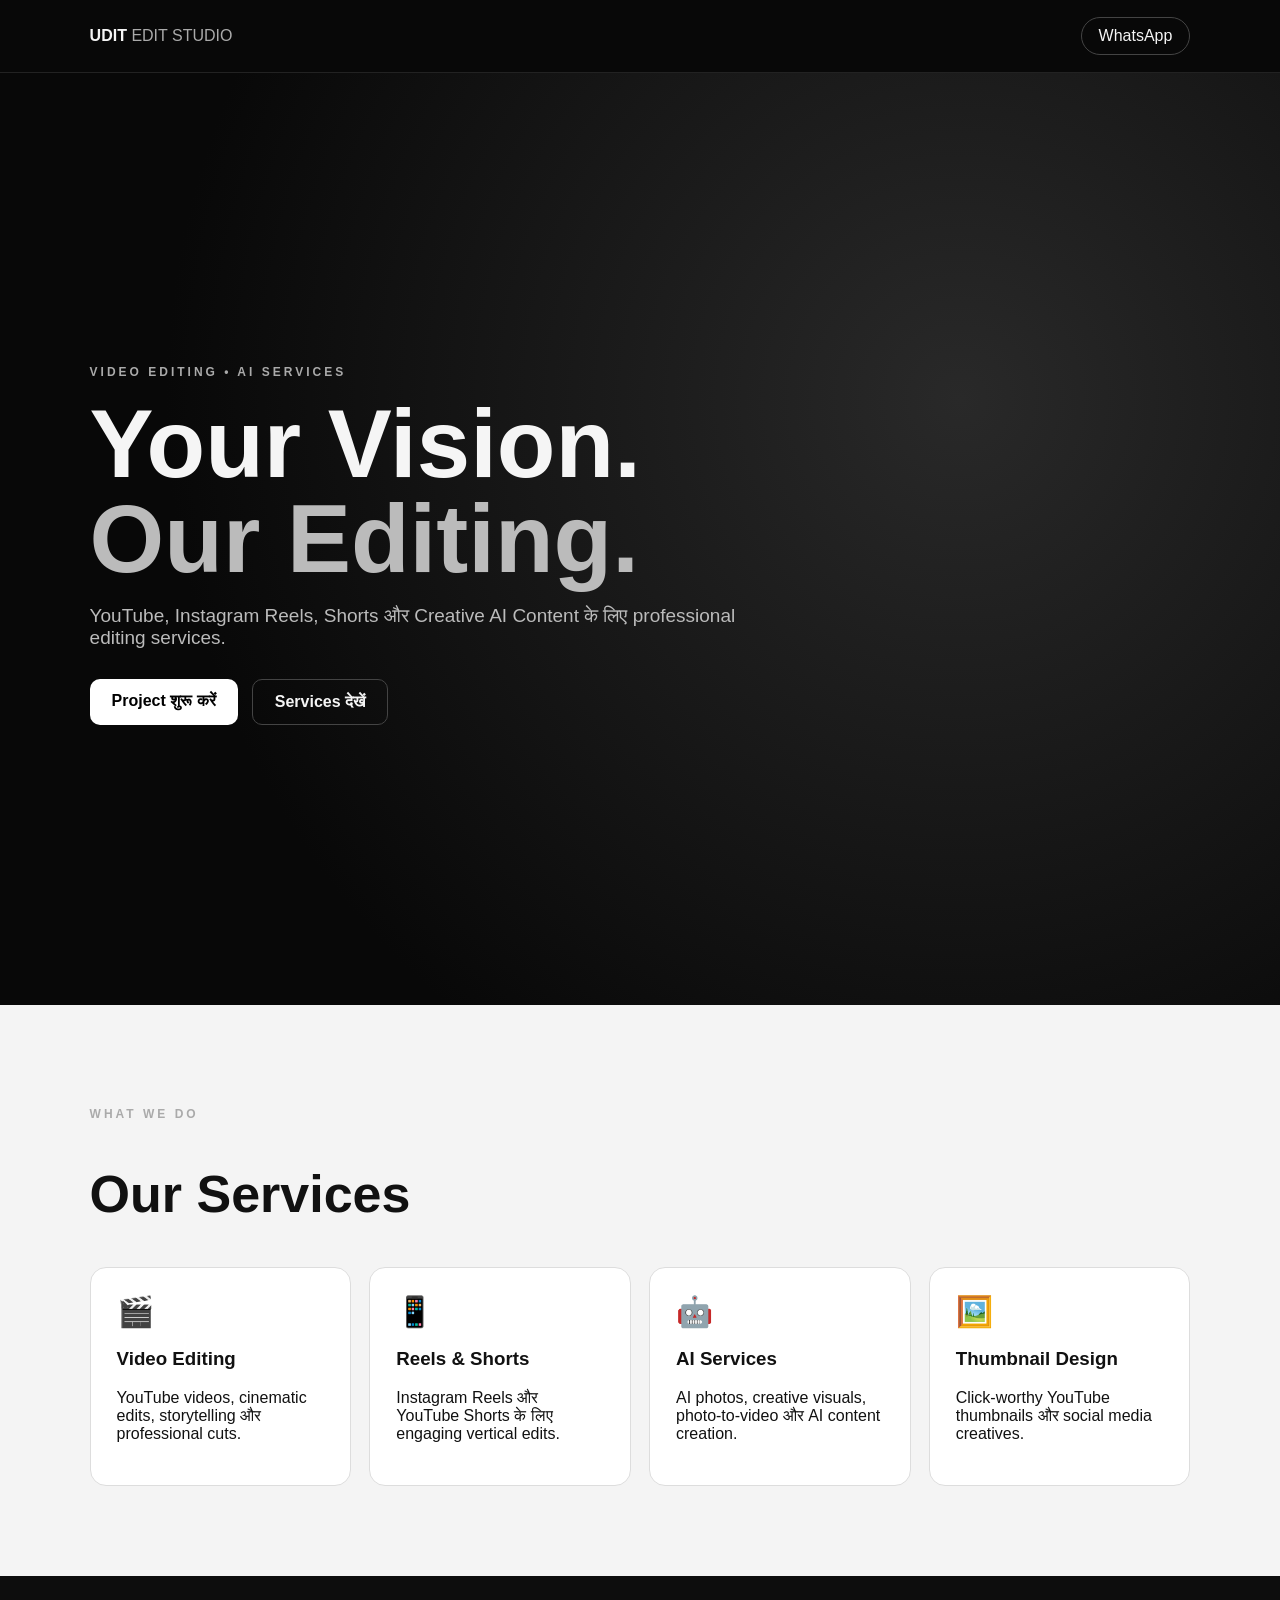
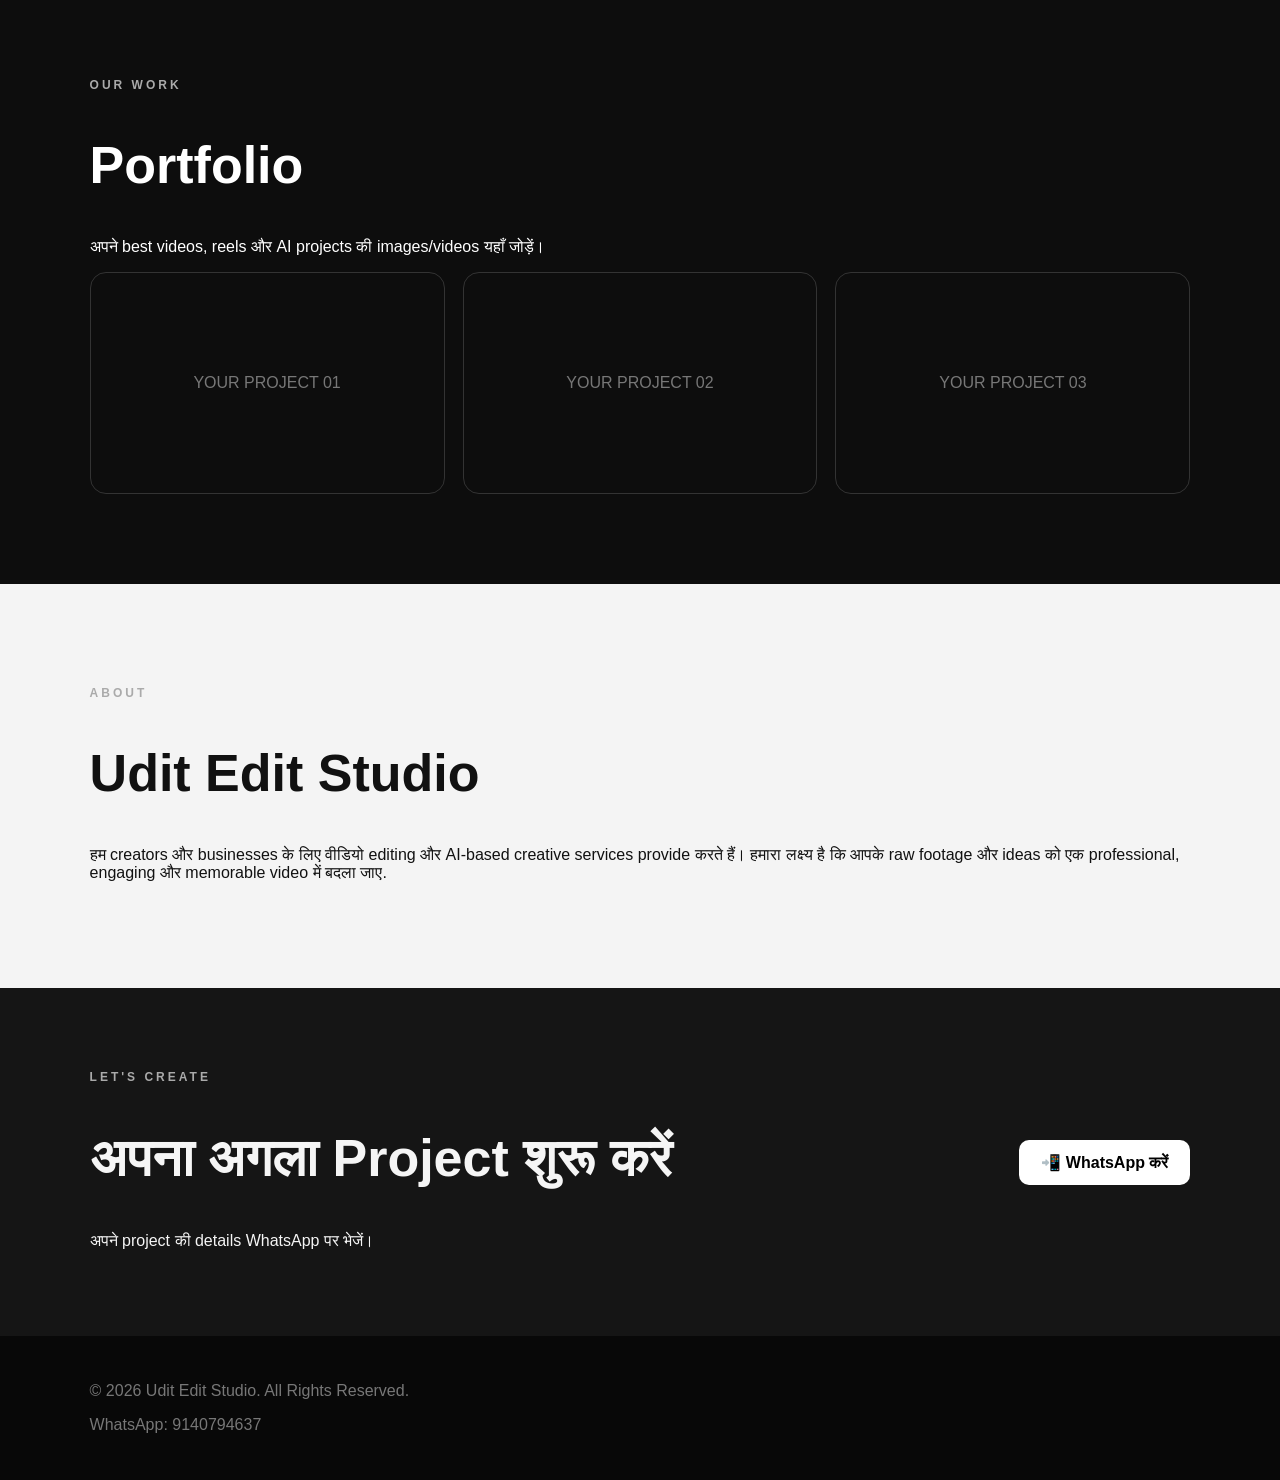
==== index.html @ bb7c3039 "Add files via upload" ====
<!DOCTYPE html>
<html lang="hi">
<head>
  <meta charset="UTF-8">
  <meta name="viewport" content="width=device-width, initial-scale=1.0">
  <title>Udit Edit Studio | Video Editing & AI Services</title>
  <meta name="description" content="Udit Edit Studio - Professional Video Editing and AI Services.">
  <link rel="stylesheet" href="styles.css">
</head>
<body>
  <header>
    <nav class="nav">
      <a class="logo" href="#home">UDIT <span>EDIT STUDIO</span></a>
      <a class="nav-btn" href="https://wa.me/919140794637?text=Hello%20Udit%20Edit%20Studio%2C%20mujhe%20editing%20service%20chahiye.">WhatsApp</a>
    </nav>
  </header>

  <main>
    <section class="hero" id="home">
      <div class="hero-content">
        <p class="tag">VIDEO EDITING • AI SERVICES</p>
        <h1>Your Vision.<br><span>Our Editing.</span></h1>
        <p class="lead">YouTube, Instagram Reels, Shorts और Creative AI Content के लिए professional editing services.</p>
        <div class="actions">
          <a class="btn primary" href="https://wa.me/919140794637?text=Hello%20Udit%20Edit%20Studio%2C%20mujhe%20editing%20service%20chahiye.">Project शुरू करें</a>
          <a class="btn secondary" href="#services">Services देखें</a>
        </div>
      </div>
    </section>

    <section class="section" id="services">
      <p class="eyebrow">WHAT WE DO</p>
      <h2>Our Services</h2>
      <div class="cards">
        <article class="card"><div class="icon">🎬</div><h3>Video Editing</h3><p>YouTube videos, cinematic edits, storytelling और professional cuts.</p></article>
        <article class="card"><div class="icon">📱</div><h3>Reels & Shorts</h3><p>Instagram Reels और YouTube Shorts के लिए engaging vertical edits.</p></article>
        <article class="card"><div class="icon">🤖</div><h3>AI Services</h3><p>AI photos, creative visuals, photo-to-video और AI content creation.</p></article>
        <article class="card"><div class="icon">🖼️</div><h3>Thumbnail Design</h3><p>Click-worthy YouTube thumbnails और social media creatives.</p></article>
      </div>
    </section>

    <section class="section dark" id="portfolio">
      <p class="eyebrow">OUR WORK</p>
      <h2>Portfolio</h2>
      <p class="muted">अपने best videos, reels और AI projects की images/videos यहाँ जोड़ें।</p>
      <div class="portfolio-grid">
        <div class="portfolio-item">YOUR PROJECT 01</div>
        <div class="portfolio-item">YOUR PROJECT 02</div>
        <div class="portfolio-item">YOUR PROJECT 03</div>
      </div>
    </section>

    <section class="section" id="about">
      <p class="eyebrow">ABOUT</p>
      <h2>Udit Edit Studio</h2>
      <p class="about-text">हम creators और businesses के लिए वीडियो editing और AI-based creative services provide करते हैं। हमारा लक्ष्य है कि आपके raw footage और ideas को एक professional, engaging और memorable video में बदला जाए.</p>
    </section>

    <section class="contact" id="contact">
      <div>
        <p class="eyebrow">LET'S CREATE</p>
        <h2>अपना अगला Project शुरू करें</h2>
        <p>अपने project की details WhatsApp पर भेजें।</p>
      </div>
      <a class="btn primary" href="https://wa.me/919140794637?text=Hello%20Udit%20Edit%20Studio%2C%20main%20apna%20project%20discuss%20karna%20chahta%20hoon.">📲 WhatsApp करें</a>
    </section>
  </main>

  <footer>
    <p>© 2026 Udit Edit Studio. All Rights Reserved.</p>
    <p>WhatsApp: 9140794637</p>
  </footer>

  <script src="script.js"></script>
</body>
</html>
---- styles.css ----
body{font-family:Arial,sans-serif;background:#080808;color:#f5f5f5;margin:0}a{text-decoration:none;color:inherit}.nav{height:72px;display:flex;align-items:center;justify-content:space-between;padding:0 7%;border-bottom:1px solid #222}.logo{font-weight:900}.logo span{font-weight:400;color:#aaa}.nav-btn{padding:9px 17px;border:1px solid #444;border-radius:30px}.hero{min-height:88vh;display:flex;align-items:center;padding:70px 7%;background:radial-gradient(circle at 75% 35%,#292929,#080808 70%)}.tag,.eyebrow{font-size:12px;letter-spacing:3px;color:#aaa;font-weight:700}h1{font-size:clamp(48px,9vw,96px);line-height:.98;margin:18px 0}.hero h1 span{color:#bbb}.lead{font-size:19px;color:#bbb;max-width:650px}.actions{display:flex;gap:14px;flex-wrap:wrap;margin-top:30px}.btn{display:inline-block;padding:13px 22px;border-radius:10px;font-weight:700}.primary{background:#fff;color:#000}.secondary{border:1px solid #444}.section{padding:90px 7%;background:#f4f4f4;color:#111}.section.dark{background:#0d0d0d;color:#fff}h2{font-size:clamp(32px,5vw,52px)}.cards{display:grid;grid-template-columns:repeat(4,1fr);gap:18px}.card{padding:26px;border:1px solid #ddd;border-radius:16px;background:#fff}.icon{font-size:30px}.portfolio-grid{display:grid;grid-template-columns:repeat(3,1fr);gap:18px}.portfolio-item{height:220px;border:1px solid #333;border-radius:16px;display:grid;place-items:center;color:#777}.contact{padding:70px 7%;display:flex;align-items:center;justify-content:space-between;background:#151515}footer{padding:30px 7%;color:#777}@media(max-width:800px){.cards{grid-template-columns:1fr 1fr}.portfolio-grid{grid-template-columns:1fr}.contact{flex-direction:column;align-items:flex-start}}@media(max-width:520px){.cards{grid-template-columns:1fr}}
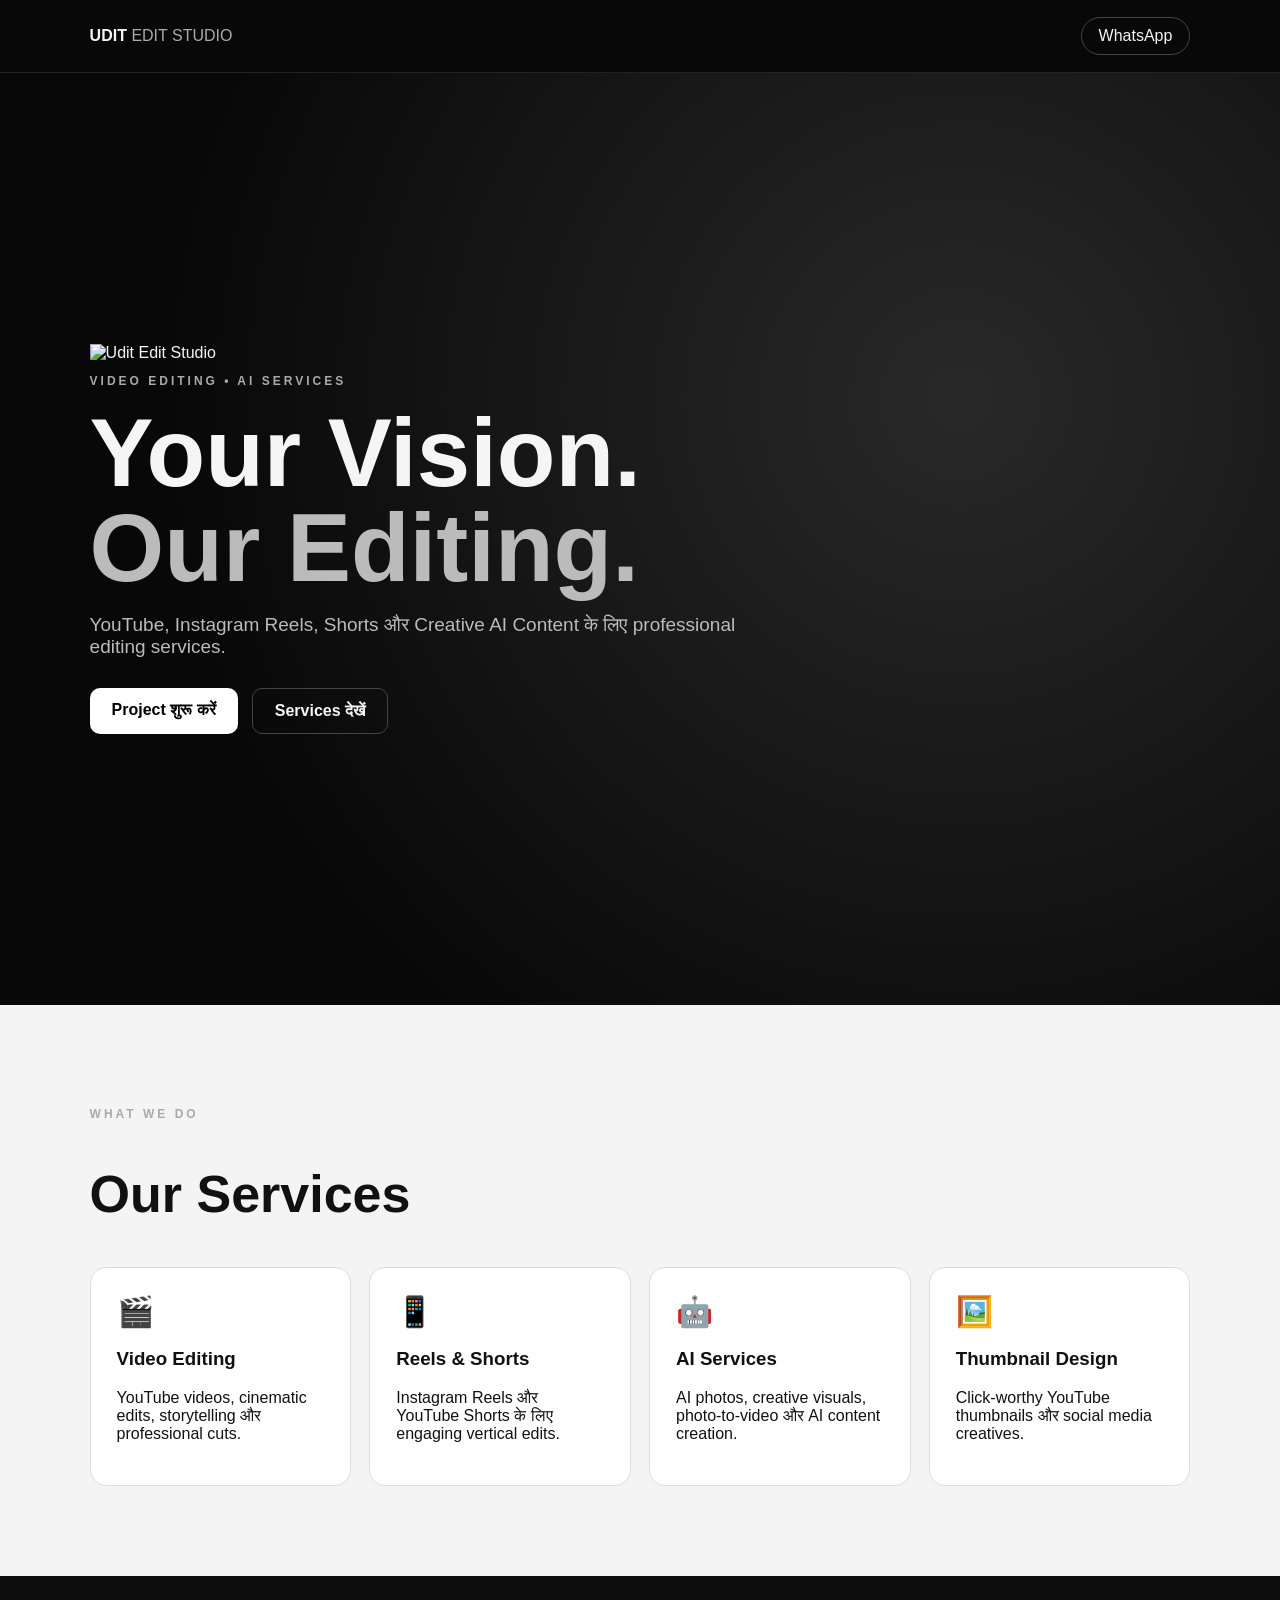
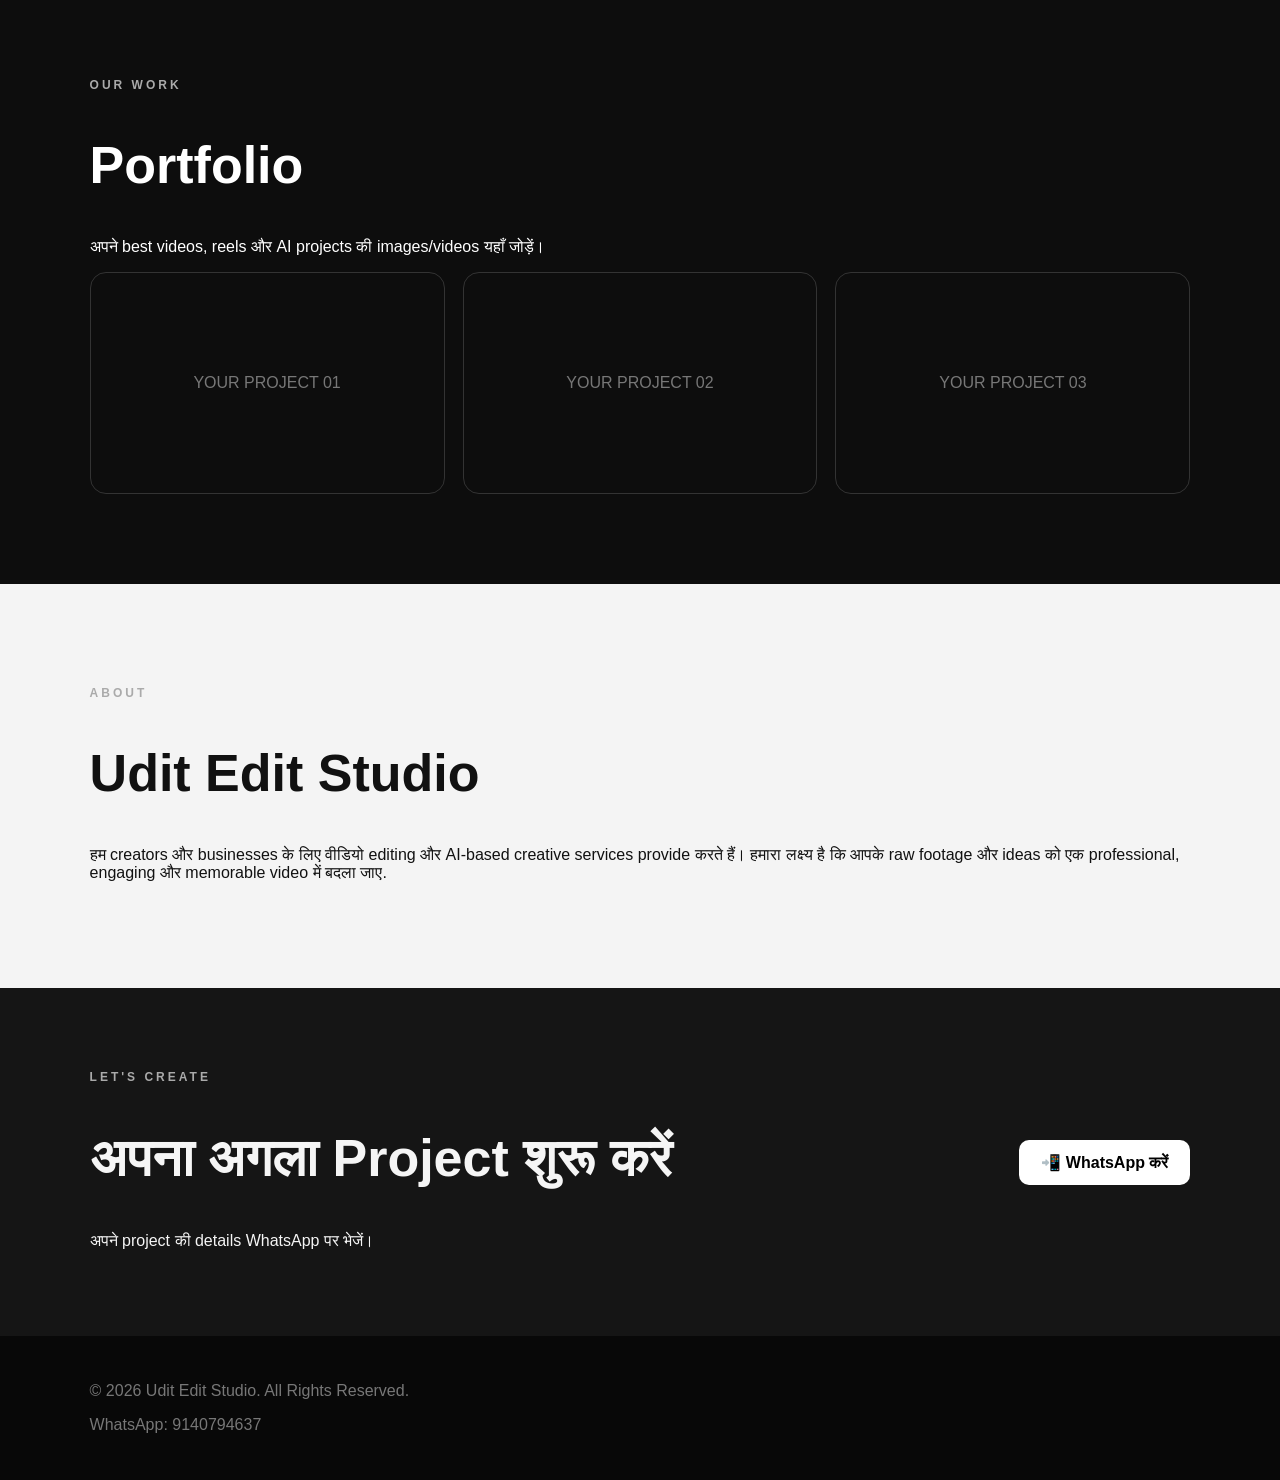
==== commit c9fcaaeb: "Add profile image to hero section in index.html" ====
--- a/index.html
+++ b/index.html
@@ -18,6 +18,7 @@
   <main>
     <section class="hero" id="home">
       <div class="hero-content">
+        <img src="images/profile.jpg" alt="Udit Edit Studio" class="hero-image">
         <p class="tag">VIDEO EDITING • AI SERVICES</p>
         <h1>Your Vision.<br><span>Our Editing.</span></h1>
         <p class="lead">YouTube, Instagram Reels, Shorts और Creative AI Content के लिए professional editing services.</p>
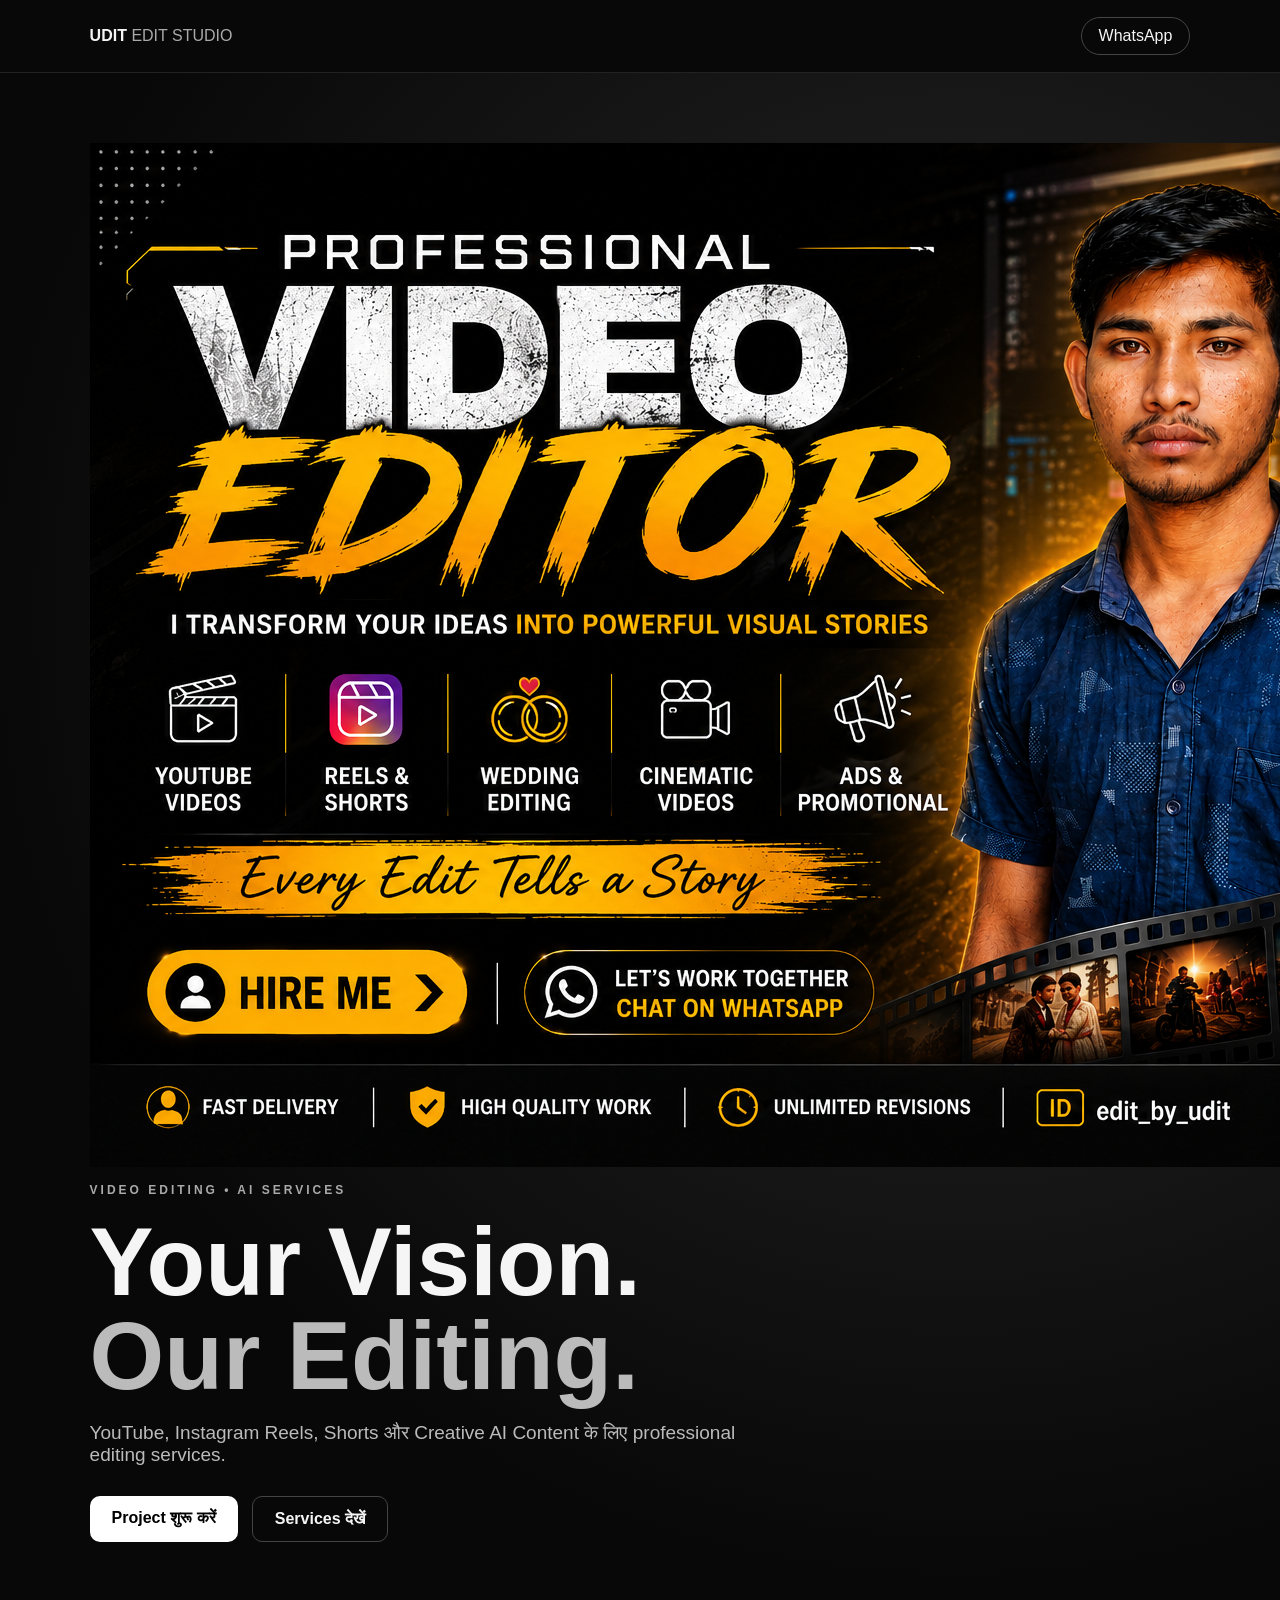
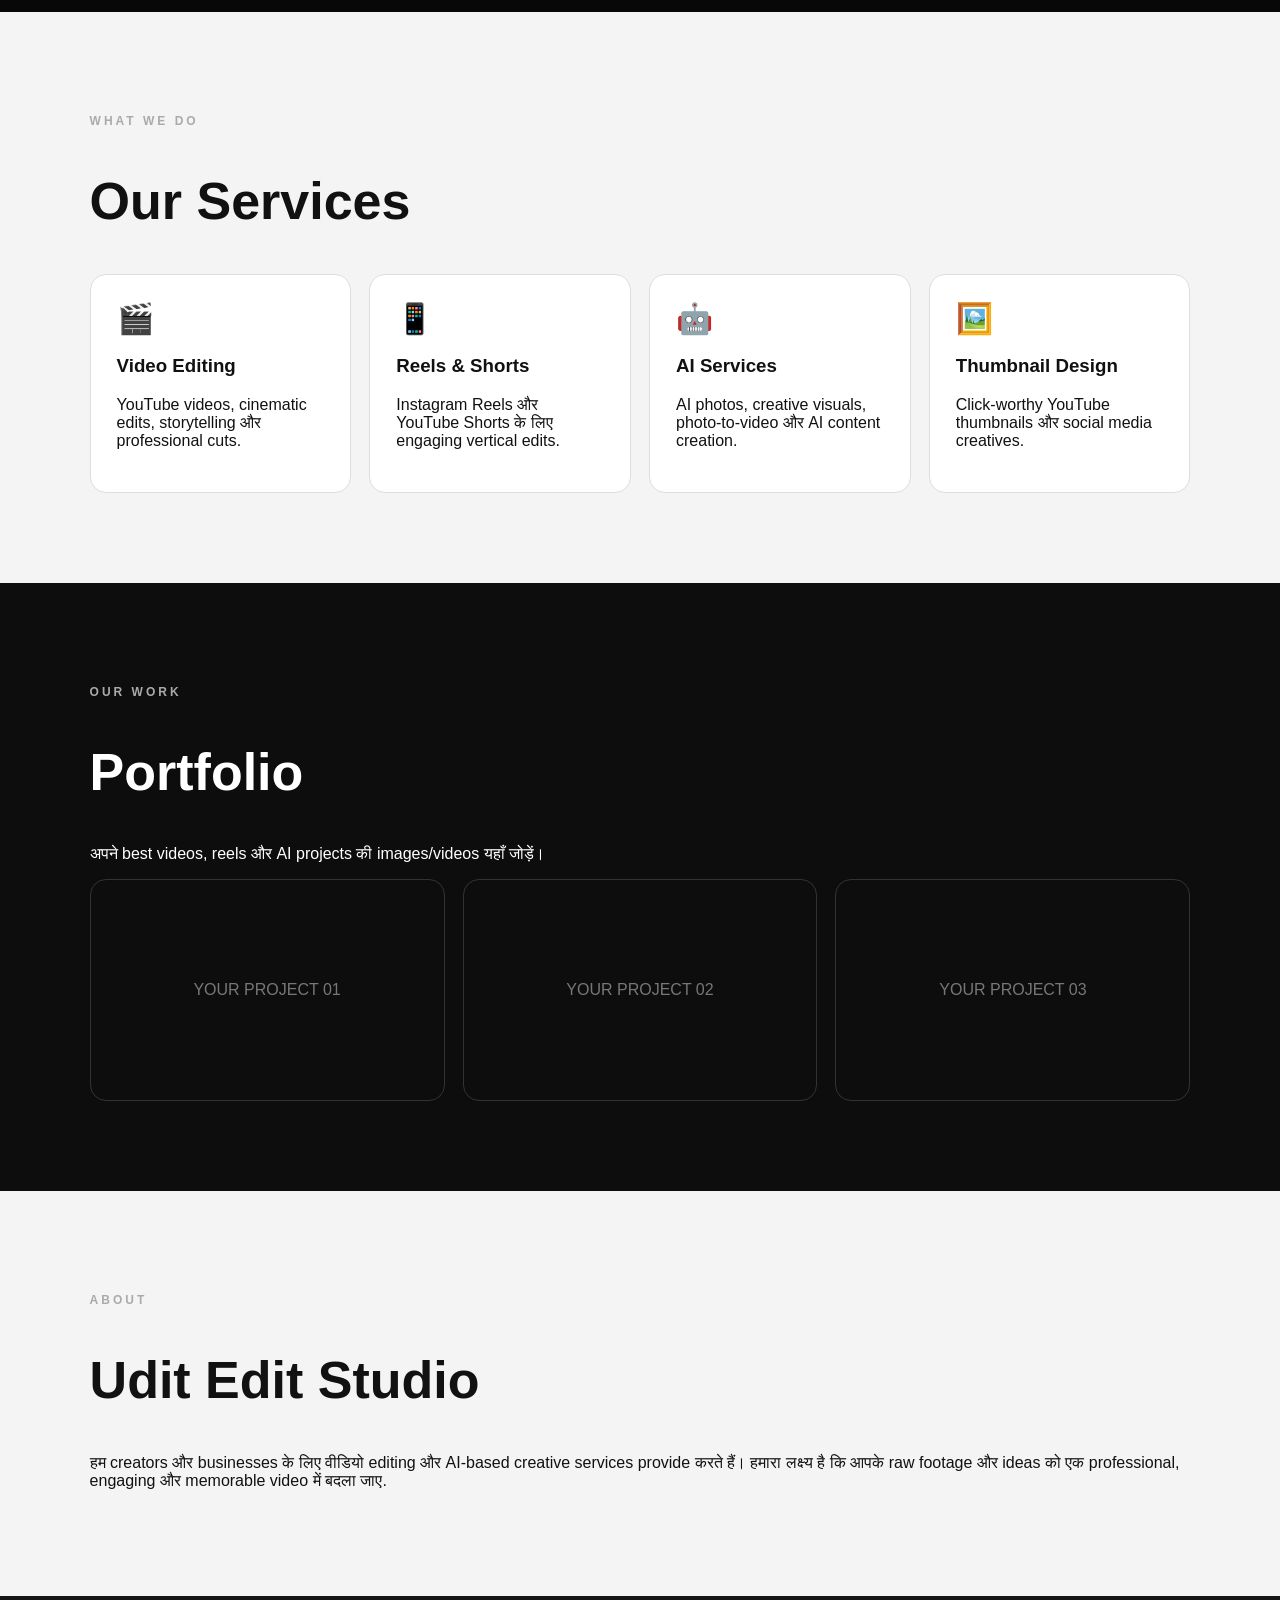
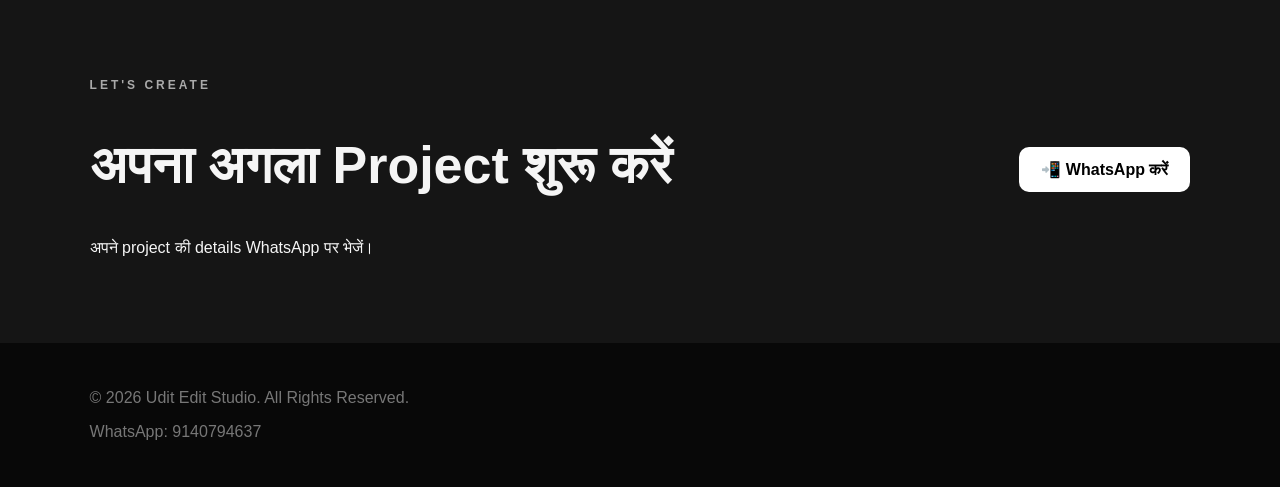
==== commit 6f5c0615: "Update hero image source in index.html" ====
--- a/index.html
+++ b/index.html
@@ -18,7 +18,7 @@
   <main>
     <section class="hero" id="home">
       <div class="hero-content">
-        <img src="images/profile.jpg" alt="Udit Edit Studio" class="hero-image">
+        <img src=file_000000006f208207bdd5a14f9b9e0950.png alt="Udit Edit Studio" class="hero-image">
         <p class="tag">VIDEO EDITING • AI SERVICES</p>
         <h1>Your Vision.<br><span>Our Editing.</span></h1>
         <p class="lead">YouTube, Instagram Reels, Shorts और Creative AI Content के लिए professional editing services.</p>
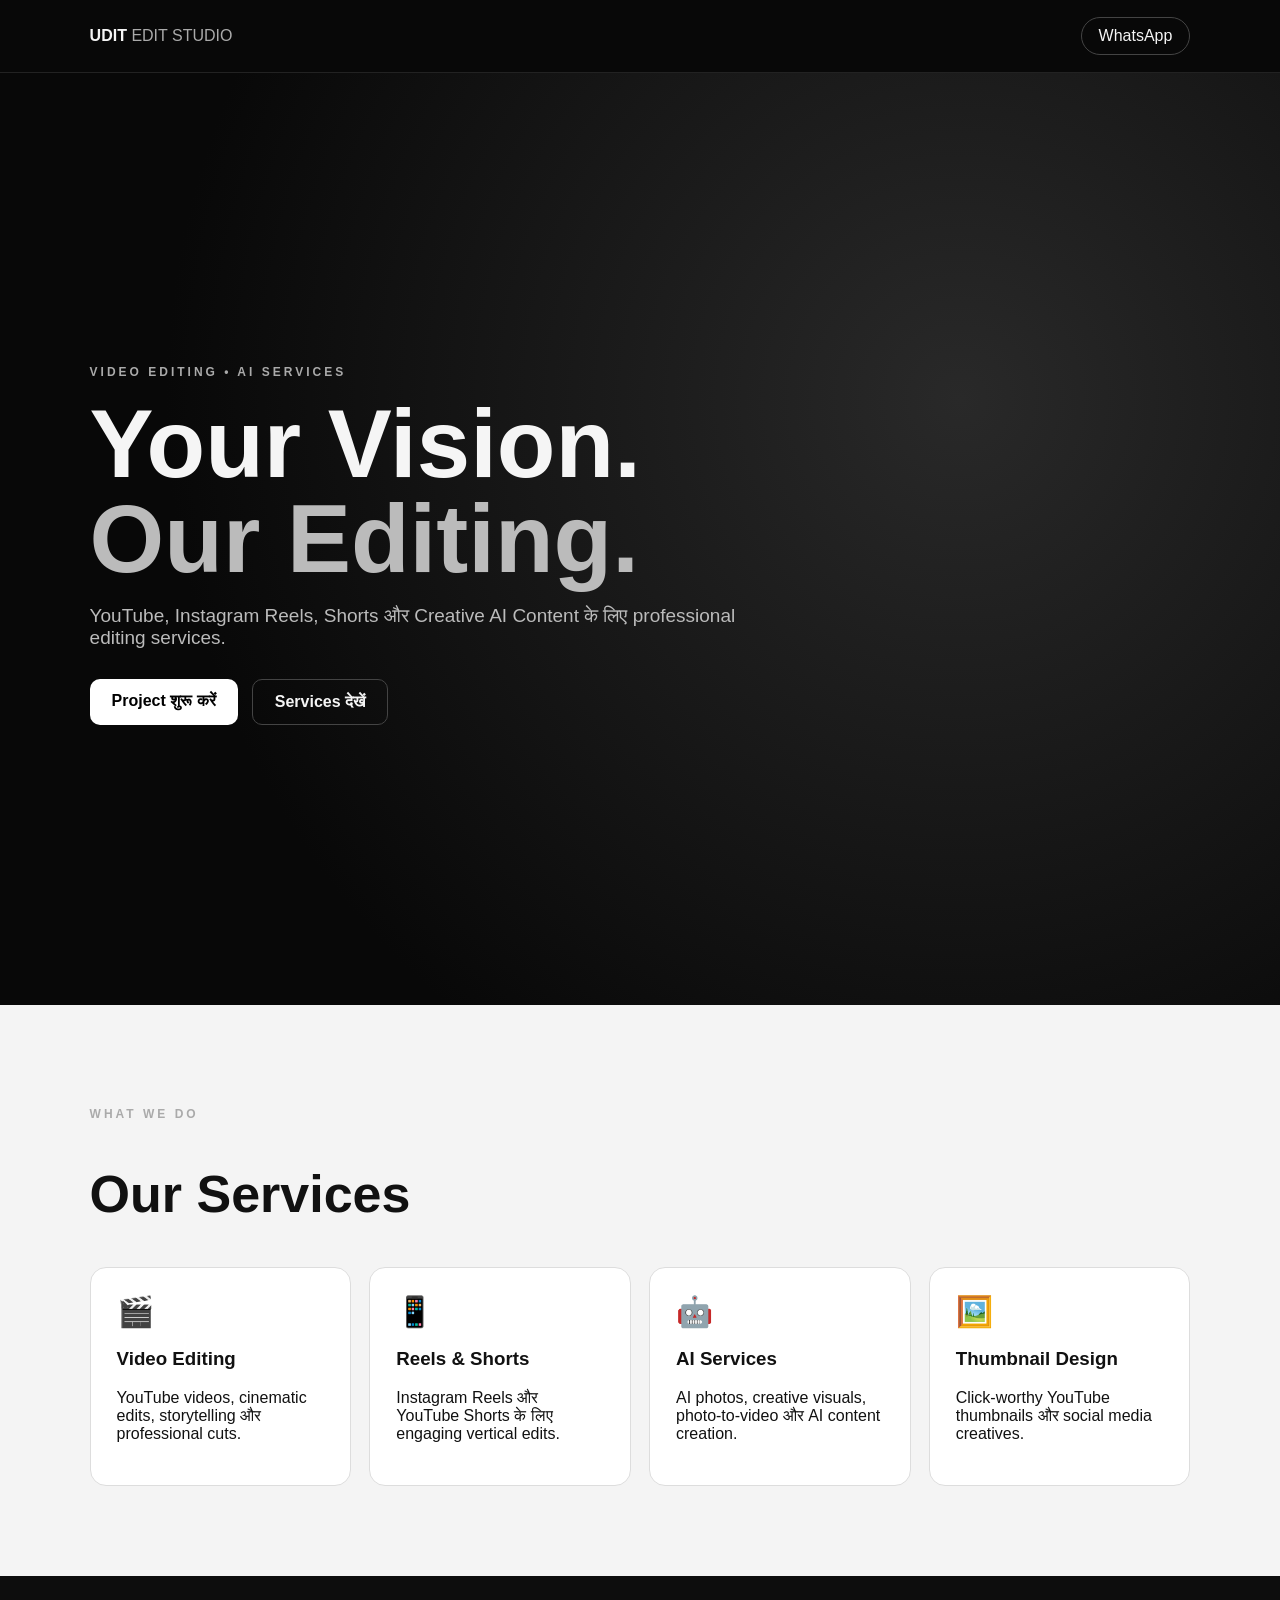
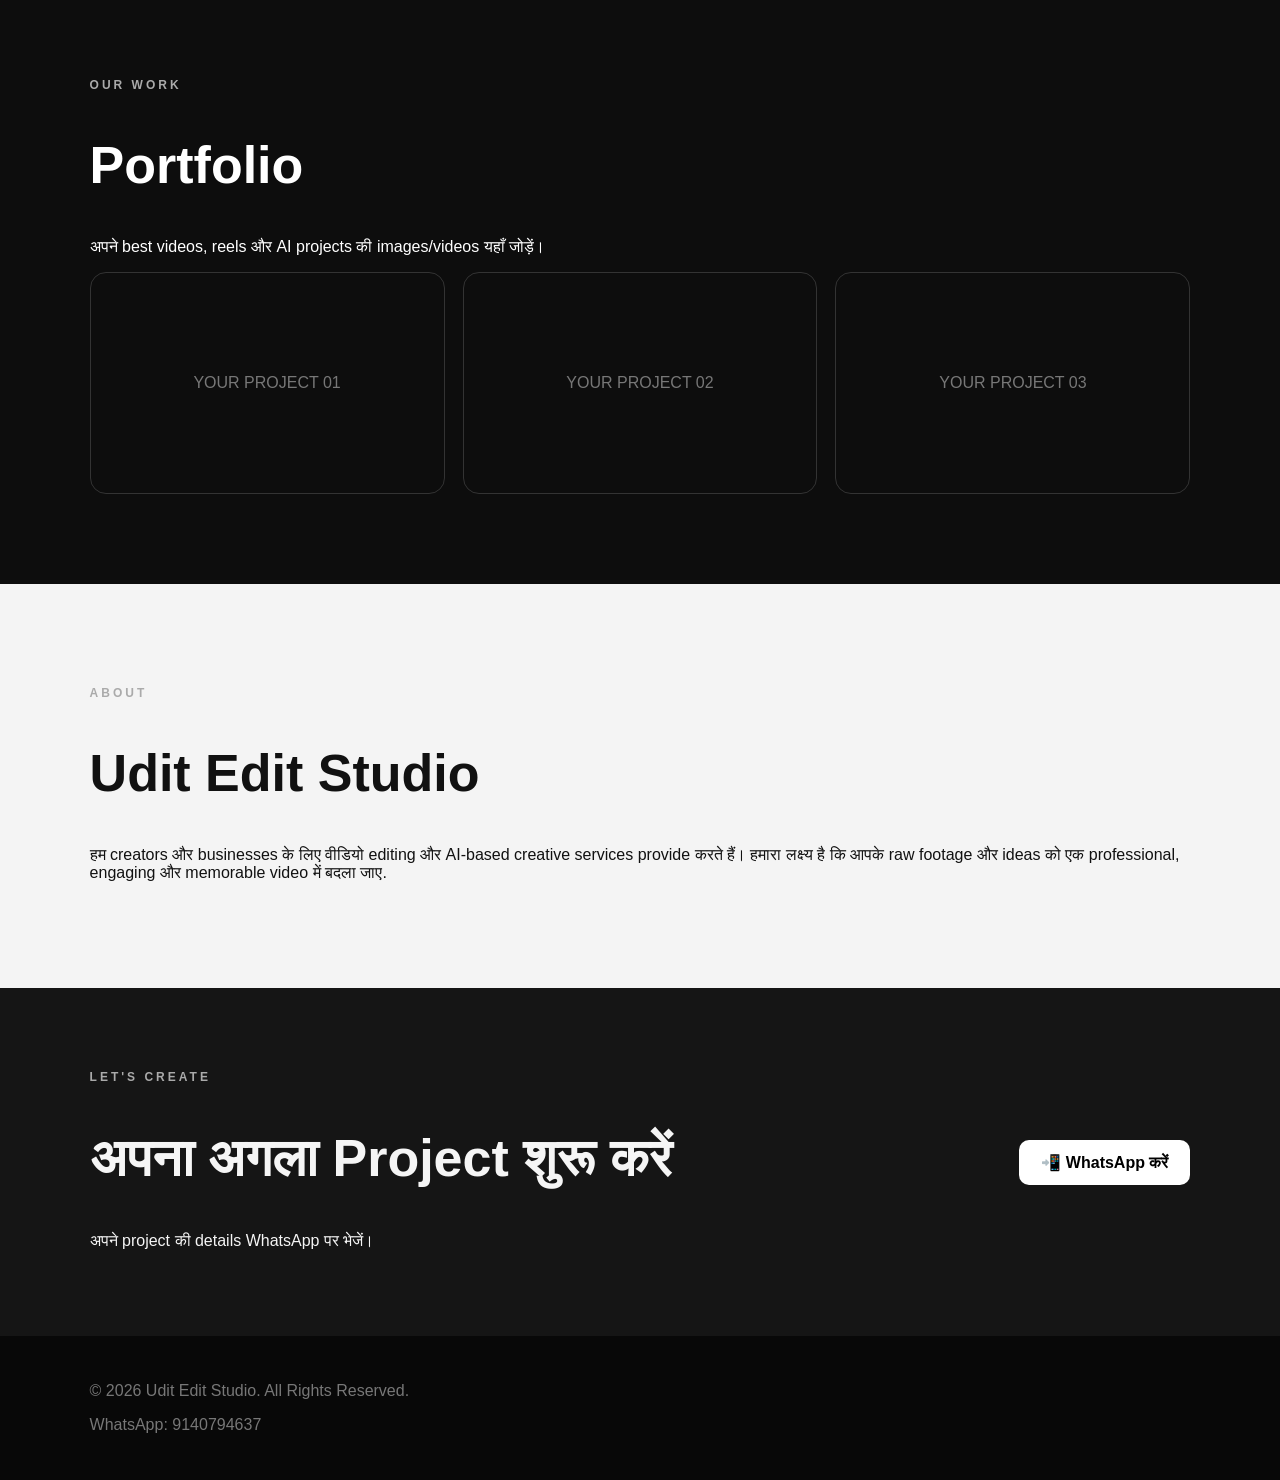
==== commit 111a40de: "Fix image source in hero section of index.html Corrected image source attribute for the hero image." ====
--- a/index.html
+++ b/index.html
@@ -18,7 +18,7 @@
   <main>
     <section class="hero" id="home">
       <div class="hero-content">
-        <img src=file_000000006f208207bdd5a14f9b9e0950.png alt="Udit Edit Studio" class="hero-image">
+        <imgtudit-profile.jpg file_000000006f208207bdd5a14f9b9e0950.png alt="Udit Edit Studio" class="hero-image">
         <p class="tag">VIDEO EDITING • AI SERVICES</p>
         <h1>Your Vision.<br><span>Our Editing.</span></h1>
         <p class="lead">YouTube, Instagram Reels, Shorts और Creative AI Content के लिए professional editing services.</p>
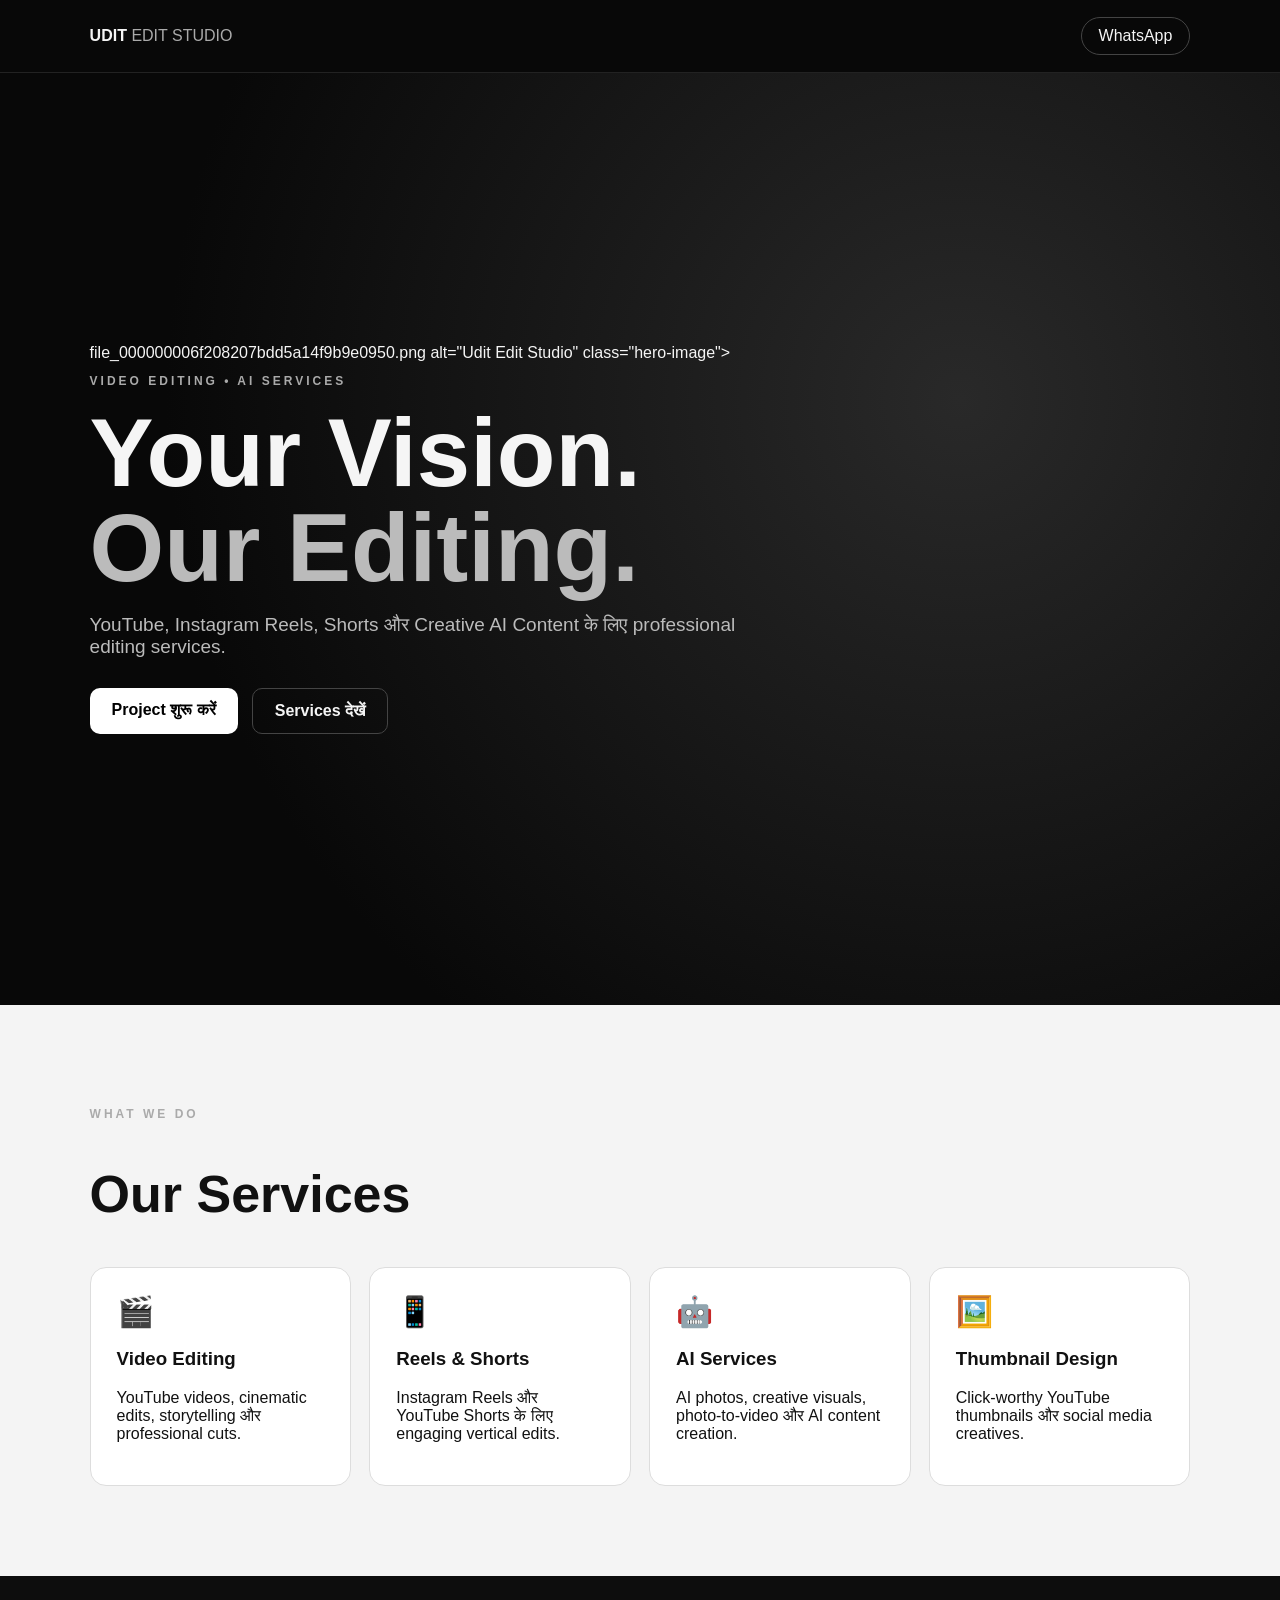
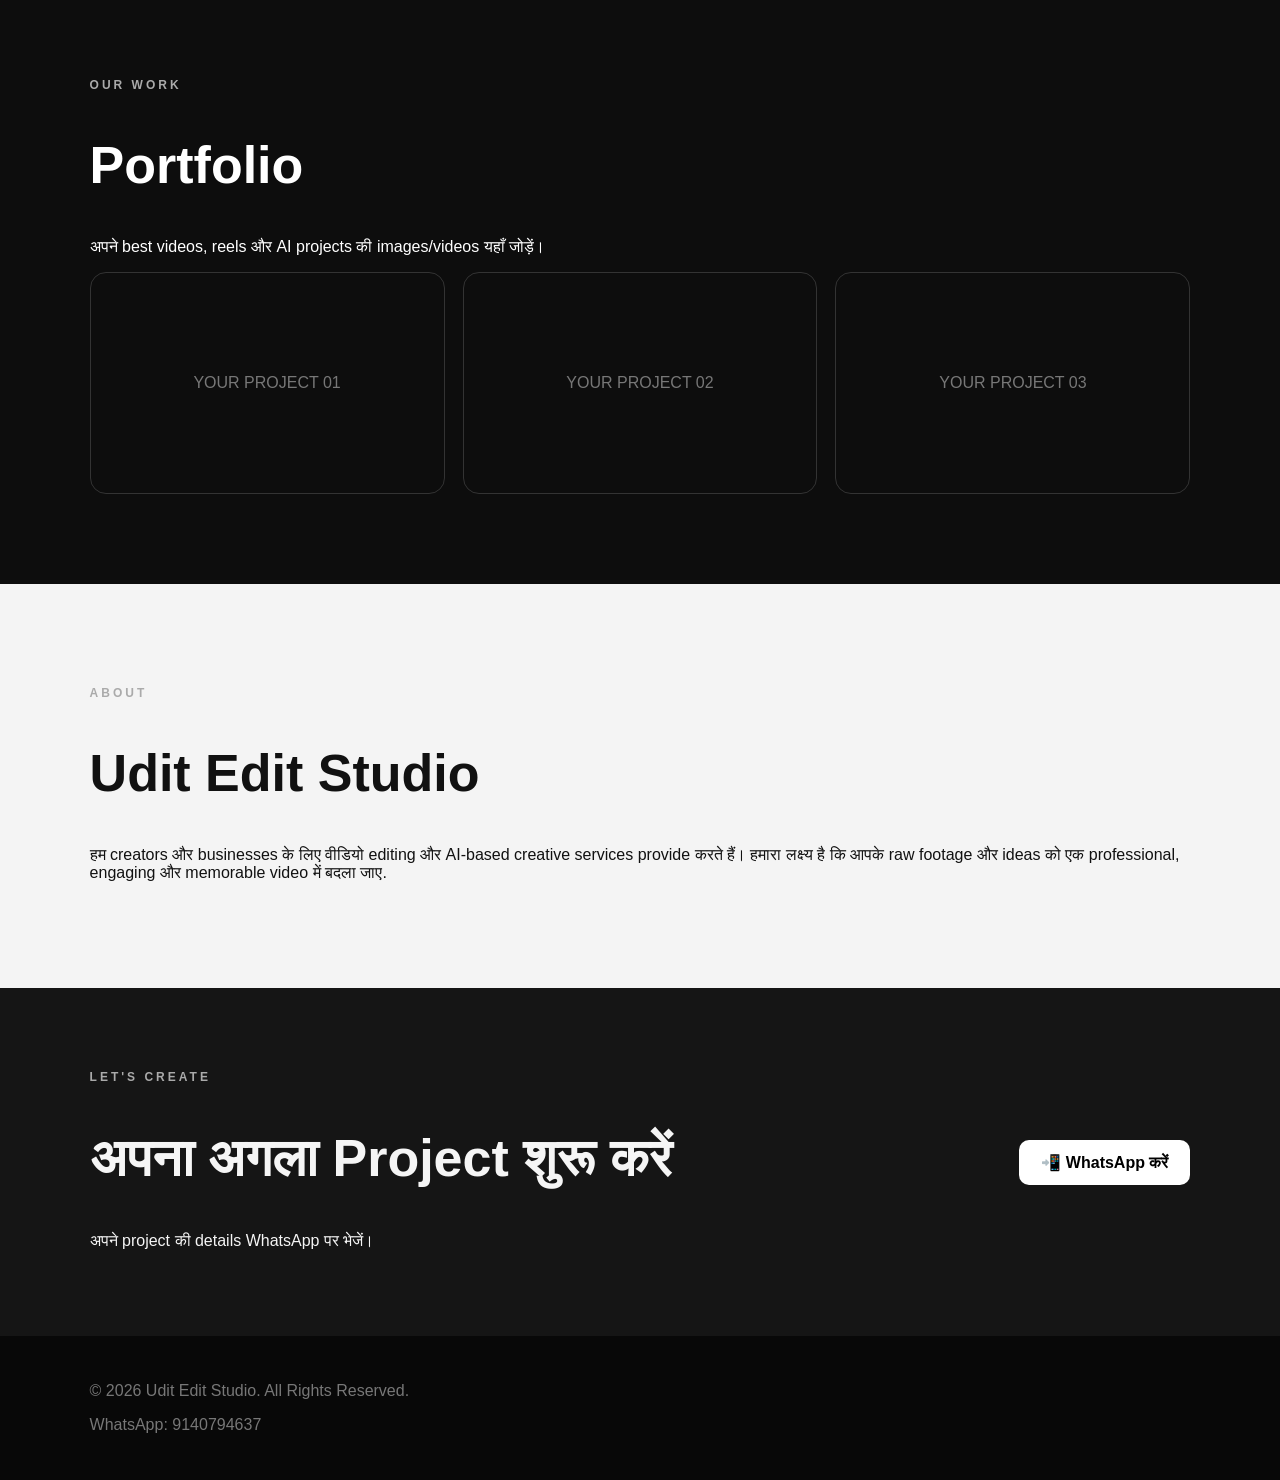
==== commit 39962379: "Correct image tag in index.html Fix image tag syntax in the hero section." ====
--- a/index.html
+++ b/index.html
@@ -18,7 +18,7 @@
   <main>
     <section class="hero" id="home">
       <div class="hero-content">
-        <imgtudit-profile.jpg file_000000006f208207bdd5a14f9b9e0950.png alt="Udit Edit Studio" class="hero-image">
+        <img<img src="udit-profile.jpg" alt="Udit Edit Studio" class="hero-image">file_000000006f208207bdd5a14f9b9e0950.png alt="Udit Edit Studio" class="hero-image">
         <p class="tag">VIDEO EDITING • AI SERVICES</p>
         <h1>Your Vision.<br><span>Our Editing.</span></h1>
         <p class="lead">YouTube, Instagram Reels, Shorts और Creative AI Content के लिए professional editing services.</p>
